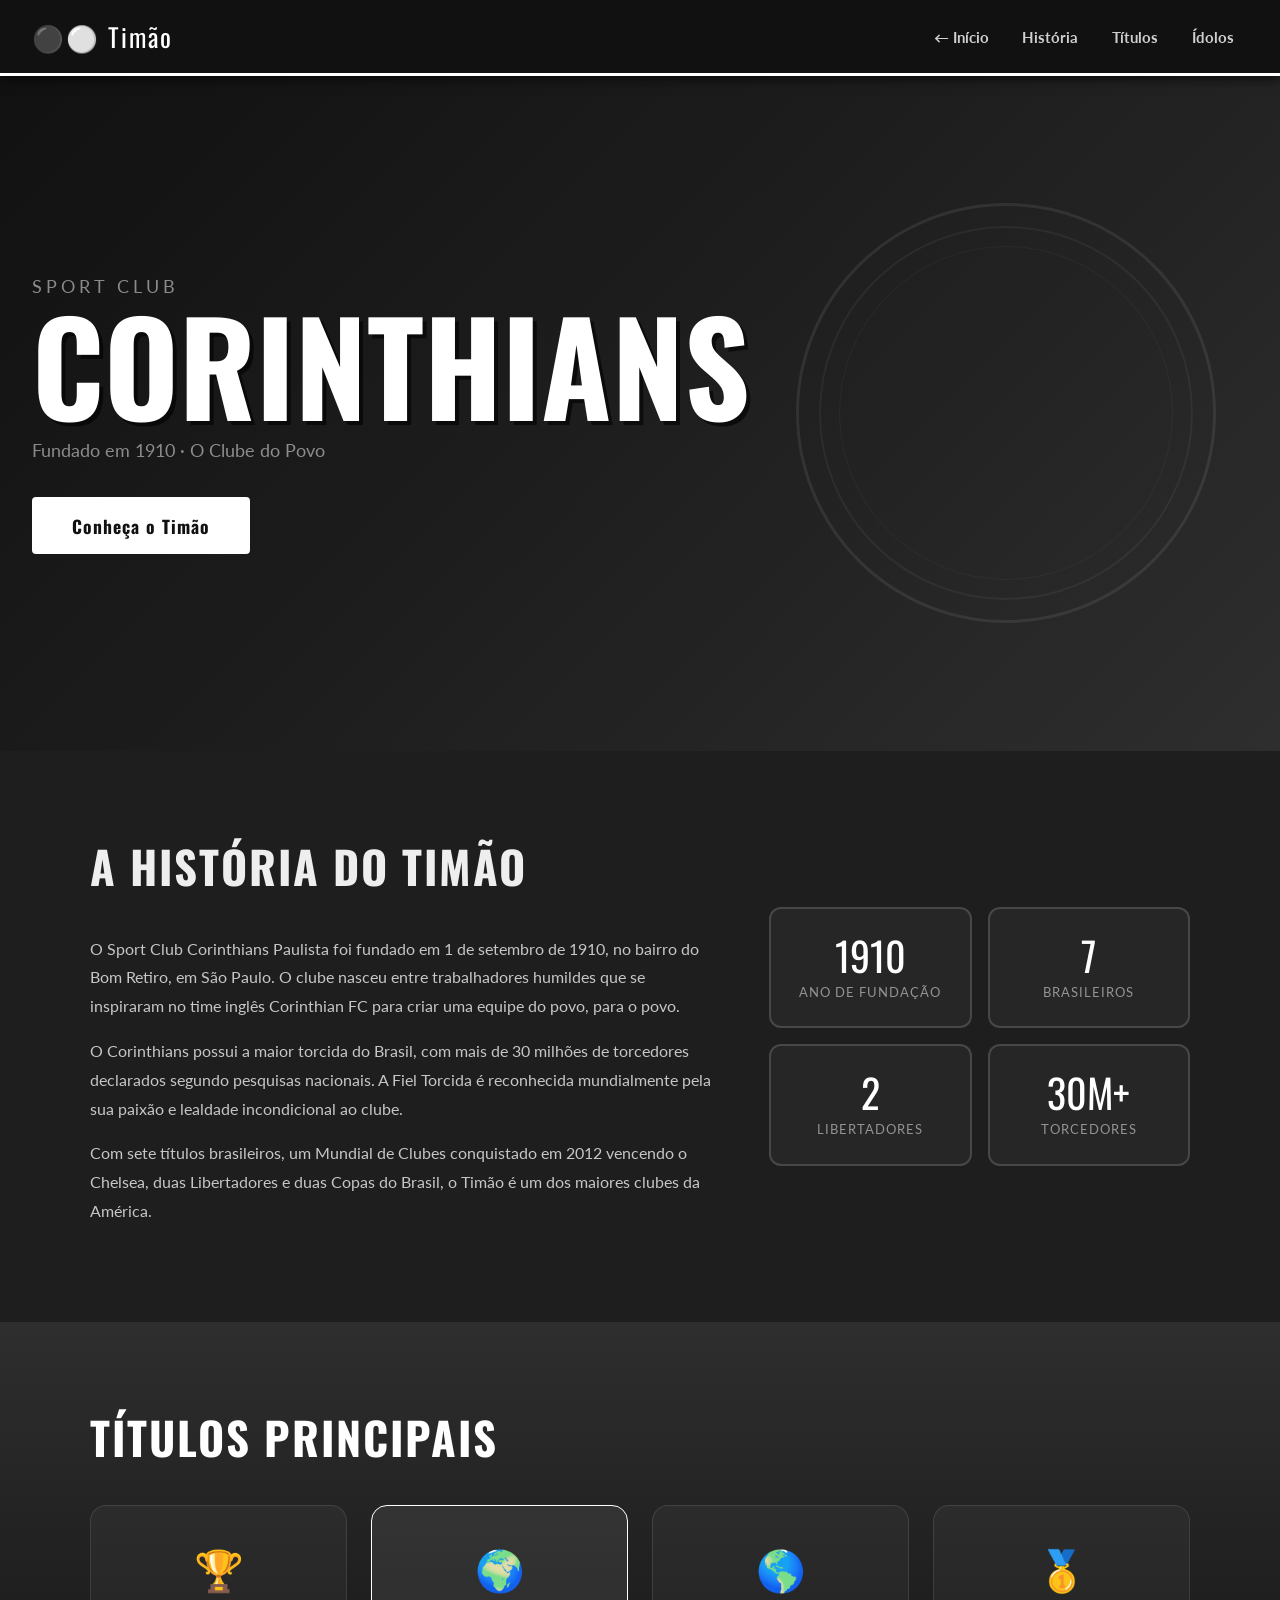
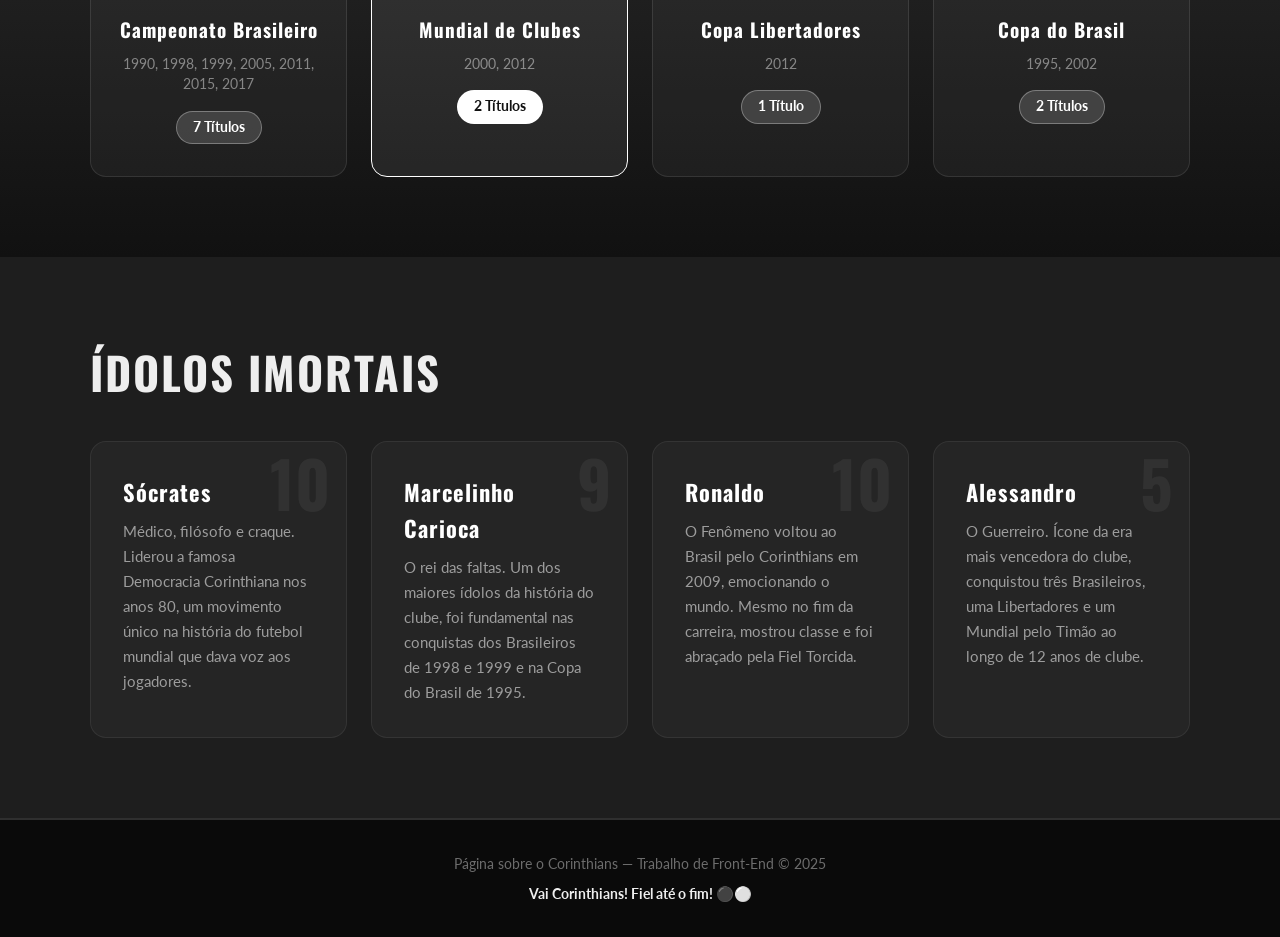
==== Corinthians.html @ 13384172 "Adição página Corinthians" ====
<!DOCTYPE html>
<html lang="pt-BR">
<head>
  <meta charset="UTF-8">
  <meta name="viewport" content="width=device-width, initial-scale=1.0">
  <title>Corinthians - O Timão</title>
  <link rel="preconnect" href="https://fonts.googleapis.com">
  <link rel="preconnect" href="https://fonts.gstatic.com" crossorigin>
  <link href="https://fonts.googleapis.com/css2?family=Oswald:wght@400;600;700&family=Lato:wght@400;700&display=swap" rel="stylesheet">
  <link rel="stylesheet" href="corinthians.css">
</head>
<body>

  <nav class="navbar">
    <div class="nav-logo">⚫⚪ Timão</div>
    <input type="checkbox" id="nav-toggle" class="nav-toggle">
    <label for="nav-toggle" class="nav-icon">&#9776;</label>
    <ul class="nav-links">
      <li><a href="index.html">← Início</a></li>
      <li><a href="#historia">História</a></li>
      <li><a href="#titulos">Títulos</a></li>
      <li><a href="#idolos">Ídolos</a></li>
    </ul>
  </nav>

  <header class="hero">
    <div class="hero-conteudo">
      <p class="hero-sub">Sport Club</p>
      <h1>Corinthians</h1>
      <p class="hero-desc">Fundado em 1910 · O Clube do Povo</p>
      <a href="#historia" class="btn-hero">Conheça o Timão</a>
    </div>
    <div class="hero-circulo"></div>
  </header>

  <main>

    <section id="historia" class="historia-secao">
      <div class="container">
        <div class="historia-grid">
          <div class="historia-texto">
            <h2 class="secao-titulo">A História do Timão</h2>
            <p>
              O Sport Club Corinthians Paulista foi fundado em 1 de setembro de 1910, no bairro do Bom
              Retiro, em São Paulo. O clube nasceu entre trabalhadores humildes que se inspiraram no
              time inglês Corinthian FC para criar uma equipe do povo, para o povo.
            </p>
            <p>
              O Corinthians possui a maior torcida do Brasil, com mais de 30 milhões de torcedores
              declarados segundo pesquisas nacionais. A Fiel Torcida é reconhecida mundialmente pela
              sua paixão e lealdade incondicional ao clube.
            </p>
            <p>
              Com sete títulos brasileiros, um Mundial de Clubes conquistado em 2012 vencendo o Chelsea,
              duas Libertadores e duas Copas do Brasil, o Timão é um dos maiores clubes da América.
            </p>
          </div>
          <div class="historia-destaque">
            <div class="destaque-box">
              <span class="destaque-numero">1910</span>
              <span class="destaque-label">Ano de Fundação</span>
            </div>
            <div class="destaque-box">
              <span class="destaque-numero">7</span>
              <span class="destaque-label">Brasileiros</span>
            </div>
            <div class="destaque-box">
              <span class="destaque-numero">2</span>
              <span class="destaque-label">Libertadores</span>
            </div>
            <div class="destaque-box">
              <span class="destaque-numero">30M+</span>
              <span class="destaque-label">Torcedores</span>
            </div>
          </div>
        </div>
      </div>
    </section>

    <section id="titulos" class="titulos-secao">
      <div class="container">
        <h2 class="secao-titulo claro">Títulos Principais</h2>
        <div class="titulos-grid">
          <div class="titulo-card">
            <div class="titulo-icone">🏆</div>
            <h3>Campeonato Brasileiro</h3>
            <p class="titulo-anos">1990, 1998, 1999, 2005, 2011, 2015, 2017</p>
            <span class="titulo-qtd">7 Títulos</span>
          </div>
          <div class="titulo-card destaque">
            <div class="titulo-icone">🌍</div>
            <h3>Mundial de Clubes</h3>
            <p class="titulo-anos">2000, 2012</p>
            <span class="titulo-qtd">2 Títulos</span>
          </div>
          <div class="titulo-card">
            <div class="titulo-icone">🌎</div>
            <h3>Copa Libertadores</h3>
            <p class="titulo-anos">2012</p>
            <span class="titulo-qtd">1 Título</span>
          </div>
          <div class="titulo-card">
            <div class="titulo-icone">🥇</div>
            <h3>Copa do Brasil</h3>
            <p class="titulo-anos">1995, 2002</p>
            <span class="titulo-qtd">2 Títulos</span>
          </div>
        </div>
      </div>
    </section>

    <section id="idolos" class="idolos-secao">
      <div class="container">
        <h2 class="secao-titulo">Ídolos Imortais</h2>
        <div class="idolos-grid">
          <article class="idolo-card">
            <div class="idolo-numero">10</div>
            <h3>Sócrates</h3>
            <p>Médico, filósofo e craque. Liderou a famosa Democracia Corinthiana nos anos 80, um movimento único na história do futebol mundial que dava voz aos jogadores.</p>
          </article>
          <article class="idolo-card">
            <div class="idolo-numero">9</div>
            <h3>Marcelinho Carioca</h3>
            <p>O rei das faltas. Um dos maiores ídolos da história do clube, foi fundamental nas conquistas dos Brasileiros de 1998 e 1999 e na Copa do Brasil de 1995.</p>
          </article>
          <article class="idolo-card">
            <div class="idolo-numero">10</div>
            <h3>Ronaldo</h3>
            <p>O Fenômeno voltou ao Brasil pelo Corinthians em 2009, emocionando o mundo. Mesmo no fim da carreira, mostrou classe e foi abraçado pela Fiel Torcida.</p>
          </article>
          <article class="idolo-card">
            <div class="idolo-numero">5</div>
            <h3>Alessandro</h3>
            <p>O Guerreiro. Ícone da era mais vencedora do clube, conquistou três Brasileiros, uma Libertadores e um Mundial pelo Timão ao longo de 12 anos de clube.</p>
          </article>
        </div>
      </div>
    </section>

  </main>

  <footer class="rodape">
    <p>Página sobre o Corinthians &mdash; Trabalho de Front-End &copy; 2025</p>
    <p class="rodape-sub">Vai Corinthians! Fiel até o fim! ⚫⚪</p>
  </footer>

</body>
</html>
---- corinthians.css ----
:root {
  --preto: #111111;
  --preto-medio: #1e1e1e;
  --preto-claro: #2e2e2e;
  --branco: #ffffff;
  --cinza: #aaaaaa;
  --cinza-claro: #eeeeee;
  --destaque: #e0e0e0;
}

* {
  margin: 0;
  padding: 0;
  box-sizing: border-box;
}

body {
  font-family: 'Lato', sans-serif;
  background-color: var(--preto);
  color: var(--branco);
  line-height: 1.6;
}

img {
  max-width: 100%;
  display: block;
}

.container {
  width: 90%;
  max-width: 1100px;
  margin: 0 auto;
}

/* NAVBAR */
.navbar {
  position: sticky;
  top: 0;
  z-index: 100;
  background-color: var(--preto);
  display: flex;
  align-items: center;
  justify-content: space-between;
  padding: 1rem 2rem;
  box-shadow: 0 2px 12px rgba(0,0,0,0.8);
  border-bottom: 3px solid var(--branco);
}

.nav-logo {
  font-family: 'Oswald', sans-serif;
  font-size: clamp(1.2rem, 3vw, 1.6rem);
  color: var(--branco);
  letter-spacing: 2px;
}

.nav-toggle {
  display: none;
}

.nav-icon {
  display: none;
  font-size: 1.8rem;
  color: var(--branco);
  cursor: pointer;
}

.nav-links {
  list-style: none;
  display: flex;
  gap: 0.3rem;
}

.nav-links a {
  color: rgba(255,255,255,0.8);
  text-decoration: none;
  padding: 0.5rem 0.9rem;
  border-radius: 6px;
  font-size: 0.95rem;
  font-weight: 700;
  transition: background 0.3s, color 0.3s;
}

.nav-links a:hover {
  background-color: var(--branco);
  color: var(--preto);
}

/* HERO */
.hero {
  position: relative;
  background: linear-gradient(135deg, var(--preto) 0%, var(--preto-medio) 50%, var(--preto-claro) 100%);
  min-height: 75vh;
  display: flex;
  align-items: center;
  padding: 5rem 2rem;
  overflow: hidden;
}

.hero-circulo {
  position: absolute;
  right: 5%;
  top: 50%;
  transform: translateY(-50%);
  width: clamp(200px, 35vw, 420px);
  height: clamp(200px, 35vw, 420px);
  border-radius: 50%;
  border: 3px solid rgba(255,255,255,0.08);
  animation: girCirculo 25s linear infinite;
}

.hero-circulo::before {
  content: '';
  position: absolute;
  inset: 20px;
  border-radius: 50%;
  border: 2px solid rgba(255,255,255,0.05);
}

.hero-circulo::after {
  content: '';
  position: absolute;
  inset: 40px;
  border-radius: 50%;
  border: 1px solid rgba(255,255,255,0.04);
}

@keyframes girCirculo {
  from { transform: translateY(-50%) rotate(0deg); }
  to { transform: translateY(-50%) rotate(360deg); }
}

.hero-conteudo {
  position: relative;
  z-index: 2;
  animation: entradaHero 0.9s ease both;
}

@keyframes entradaHero {
  from { opacity: 0; transform: translateX(-40px); }
  to { opacity: 1; transform: translateX(0); }
}

.hero-sub {
  font-size: clamp(0.9rem, 2vw, 1.1rem);
  text-transform: uppercase;
  letter-spacing: 4px;
  color: rgba(255,255,255,0.5);
  margin-bottom: 0.3rem;
}

.hero h1 {
  font-family: 'Oswald', sans-serif;
  font-size: clamp(3rem, 10vw, 9rem);
  line-height: 0.9;
  color: var(--branco);
  text-transform: uppercase;
  text-shadow: 4px 4px 0px rgba(0,0,0,0.6);
}

.hero-desc {
  font-size: clamp(0.9rem, 2vw, 1.1rem);
  color: rgba(255,255,255,0.5);
  margin: 1rem 0 2rem;
}

.btn-hero {
  display: inline-block;
  background-color: var(--branco);
  color: var(--preto);
  font-weight: 700;
  font-family: 'Oswald', sans-serif;
  font-size: 1.1rem;
  letter-spacing: 1px;
  padding: 0.9rem 2.5rem;
  border-radius: 4px;
  text-decoration: none;
  transition: background 0.3s, color 0.3s, transform 0.3s;
}

.btn-hero:hover {
  background-color: var(--cinza);
  color: var(--preto);
  transform: translateY(-3px);
}

/* SEÇÃO TÍTULO */
.secao-titulo {
  font-family: 'Oswald', sans-serif;
  font-size: clamp(1.8rem, 4vw, 2.8rem);
  letter-spacing: 2px;
  margin-bottom: 2rem;
  color: var(--cinza-claro);
  text-transform: uppercase;
}

.secao-titulo.claro {
  color: var(--branco);
}

/* HISTÓRIA */
.historia-secao {
  padding: 5rem 0;
  background-color: var(--preto-medio);
}

.historia-grid {
  display: grid;
  grid-template-columns: 1.5fr 1fr;
  gap: 3rem;
  align-items: center;
}

.historia-texto p {
  margin-bottom: 1rem;
  color: rgba(255,255,255,0.75);
  font-size: 1rem;
  line-height: 1.8;
}

.historia-destaque {
  display: grid;
  grid-template-columns: 1fr 1fr;
  gap: 1rem;
}

.destaque-box {
  background: rgba(255,255,255,0.04);
  border: 2px solid rgba(255,255,255,0.15);
  border-radius: 12px;
  padding: 1.5rem 1rem;
  text-align: center;
  transition: transform 0.3s, border-color 0.3s;
}

.destaque-box:hover {
  transform: scale(1.05);
  border-color: var(--branco);
}

.destaque-numero {
  display: block;
  font-family: 'Oswald', sans-serif;
  font-size: clamp(1.8rem, 4vw, 2.5rem);
  color: var(--branco);
  line-height: 1.1;
}

.destaque-label {
  display: block;
  font-size: 0.8rem;
  color: rgba(255,255,255,0.5);
  margin-top: 0.3rem;
  text-transform: uppercase;
  letter-spacing: 1px;
}

/* TÍTULOS */
.titulos-secao {
  padding: 5rem 0;
  background: linear-gradient(180deg, var(--preto-claro), var(--preto));
}

.titulos-grid {
  display: grid;
  grid-template-columns: repeat(auto-fit, minmax(230px, 1fr));
  gap: 1.5rem;
}

.titulo-card {
  background: rgba(255,255,255,0.04);
  border: 1px solid rgba(255,255,255,0.1);
  border-radius: 16px;
  padding: 2rem 1.5rem;
  text-align: center;
  transition: transform 0.3s, background 0.3s;
}

.titulo-card:hover {
  transform: translateY(-6px);
  background: rgba(255,255,255,0.08);
}

.titulo-card.destaque {
  border-color: var(--branco);
  background: rgba(255,255,255,0.07);
}

.titulo-icone {
  font-size: 2.5rem;
  margin-bottom: 0.8rem;
}

.titulo-card h3 {
  font-family: 'Oswald', sans-serif;
  font-size: 1.2rem;
  letter-spacing: 1px;
  margin-bottom: 0.5rem;
  color: var(--branco);
}

.titulo-anos {
  font-size: 0.85rem;
  color: rgba(255,255,255,0.45);
  margin-bottom: 1rem;
  line-height: 1.5;
}

.titulo-qtd {
  display: inline-block;
  background-color: rgba(255,255,255,0.15);
  color: white;
  font-weight: 700;
  font-size: 0.85rem;
  padding: 0.3rem 1rem;
  border-radius: 50px;
  border: 1px solid rgba(255,255,255,0.3);
}

.titulo-card.destaque .titulo-qtd {
  background-color: var(--branco);
  color: var(--preto);
}

/* ÍDOLOS */
.idolos-secao {
  padding: 5rem 0;
  background-color: var(--preto-medio);
}

.idolos-grid {
  display: grid;
  grid-template-columns: repeat(auto-fit, minmax(240px, 1fr));
  gap: 1.5rem;
}

.idolo-card {
  background: rgba(255,255,255,0.03);
  border-radius: 16px;
  padding: 2rem;
  position: relative;
  overflow: hidden;
  border: 1px solid rgba(255,255,255,0.07);
  transition: transform 0.3s;
}

.idolo-card::before {
  content: '';
  position: absolute;
  top: 0;
  left: 0;
  width: 100%;
  height: 4px;
  background: linear-gradient(90deg, var(--branco), var(--cinza));
  transform: scaleX(0);
  transform-origin: left;
  transition: transform 0.4s ease;
}

.idolo-card:hover {
  transform: translateY(-6px);
}

.idolo-card:hover::before {
  transform: scaleX(1);
}

.idolo-numero {
  font-family: 'Oswald', sans-serif;
  font-size: 4rem;
  color: rgba(255,255,255,0.06);
  position: absolute;
  top: 0.5rem;
  right: 1rem;
  line-height: 1;
  font-weight: 700;
}

.idolo-card h3 {
  font-family: 'Oswald', sans-serif;
  font-size: 1.4rem;
  letter-spacing: 1px;
  margin-bottom: 0.6rem;
  color: var(--branco);
}

.idolo-card p {
  font-size: 0.92rem;
  color: rgba(255,255,255,0.55);
  line-height: 1.7;
}

/* RODAPÉ */
.rodape {
  background-color: #0a0a0a;
  color: rgba(255,255,255,0.4);
  text-align: center;
  padding: 2rem;
  font-size: 0.9rem;
  border-top: 2px solid rgba(255,255,255,0.15);
}

.rodape-sub {
  color: var(--cinza-claro);
  margin-top: 0.4rem;
  font-weight: 700;
}

/* MEDIA QUERIES */

@media (max-width: 900px) {
  .historia-grid {
    grid-template-columns: 1fr;
  }

  .historia-destaque {
    grid-template-columns: repeat(4, 1fr);
  }

  .hero-circulo {
    display: none;
  }
}

@media (max-width: 768px) {
  .nav-icon {
    display: block;
  }

  .nav-links {
    display: none;
    flex-direction: column;
    position: absolute;
    top: 100%;
    left: 0;
    right: 0;
    background-color: var(--preto);
    padding: 1rem 2rem;
    gap: 0.3rem;
    box-shadow: 0 8px 20px rgba(0,0,0,0.8);
  }

  .nav-toggle:checked ~ .nav-links {
    display: flex;
  }

  .navbar {
    position: relative;
    flex-wrap: wrap;
  }

  .historia-destaque {
    grid-template-columns: repeat(2, 1fr);
  }
}

@media (max-width: 480px) {
  .historia-destaque {
    grid-template-columns: 1fr 1fr;
  }

  .hero {
    min-height: 55vh;
    padding: 3rem 1.5rem;
  }

  .titulos-grid,
  .idolos-grid {
    grid-template-columns: 1fr;
  }
}
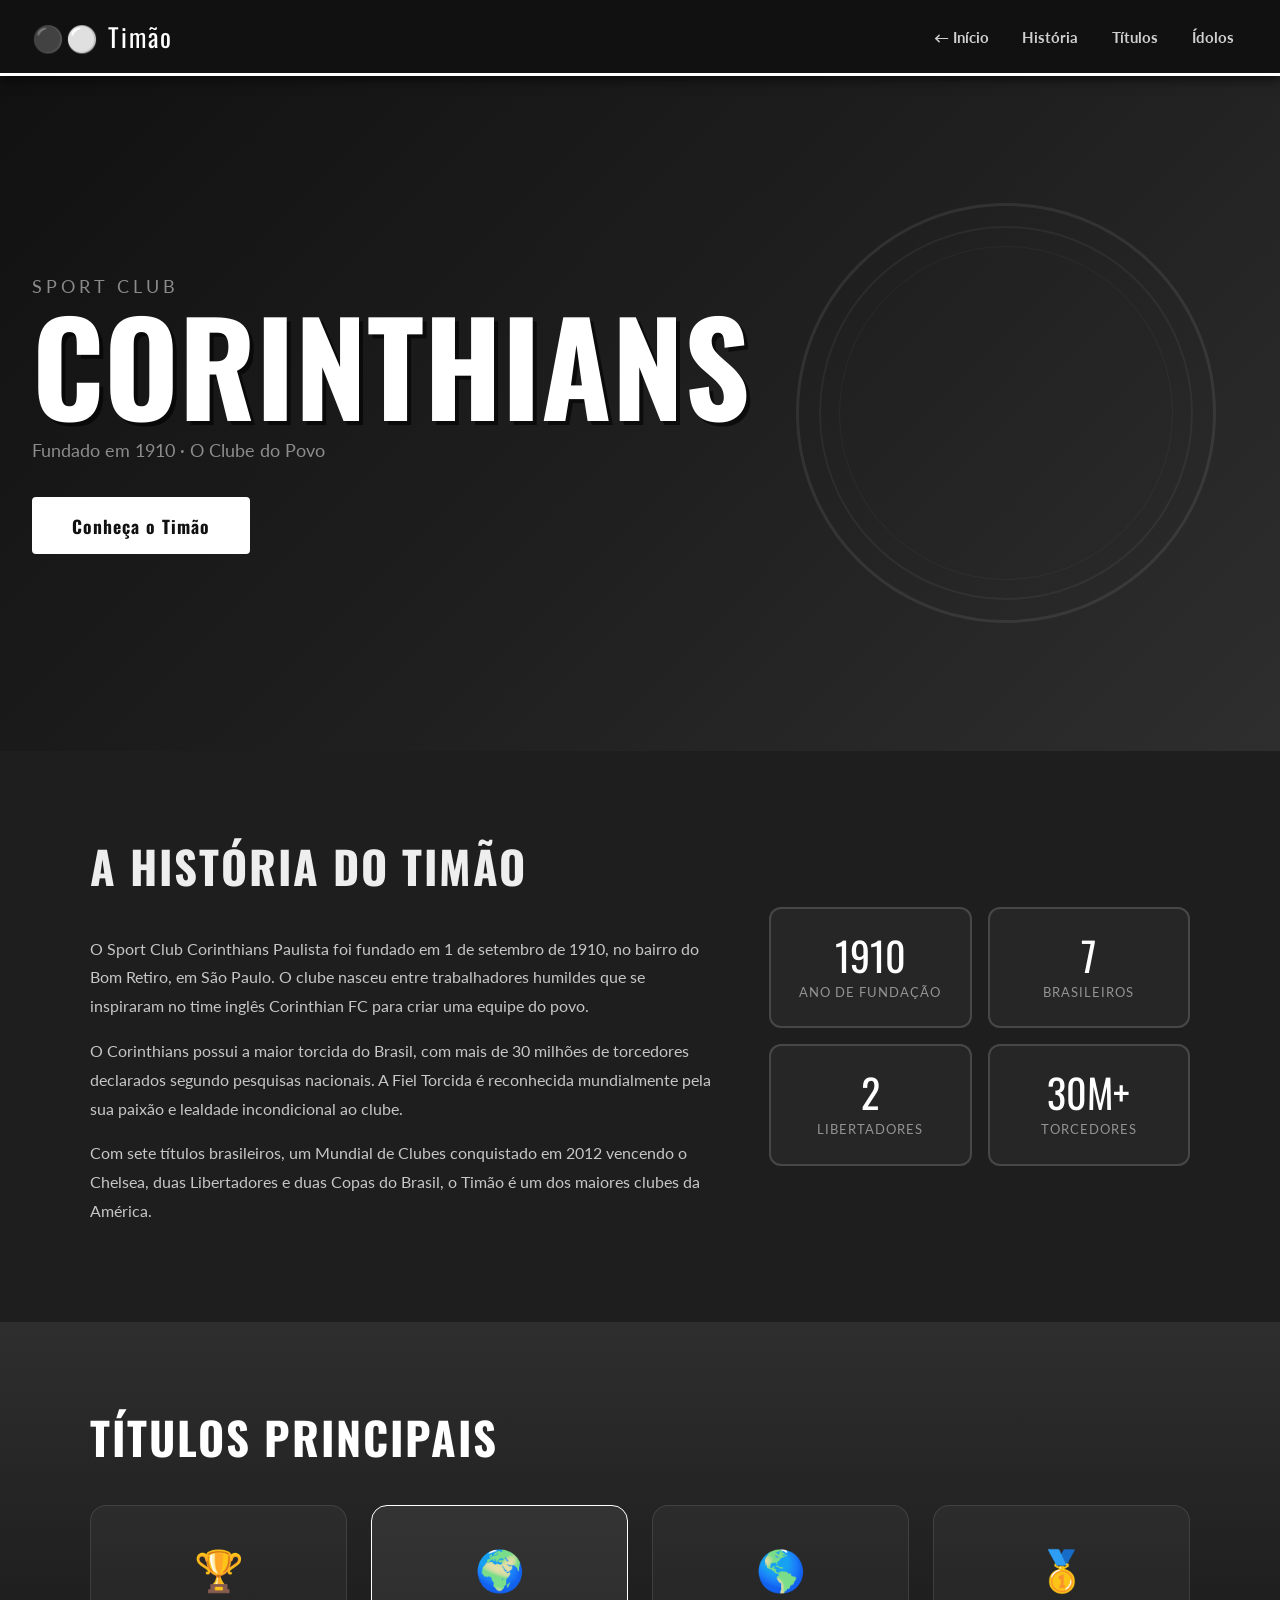
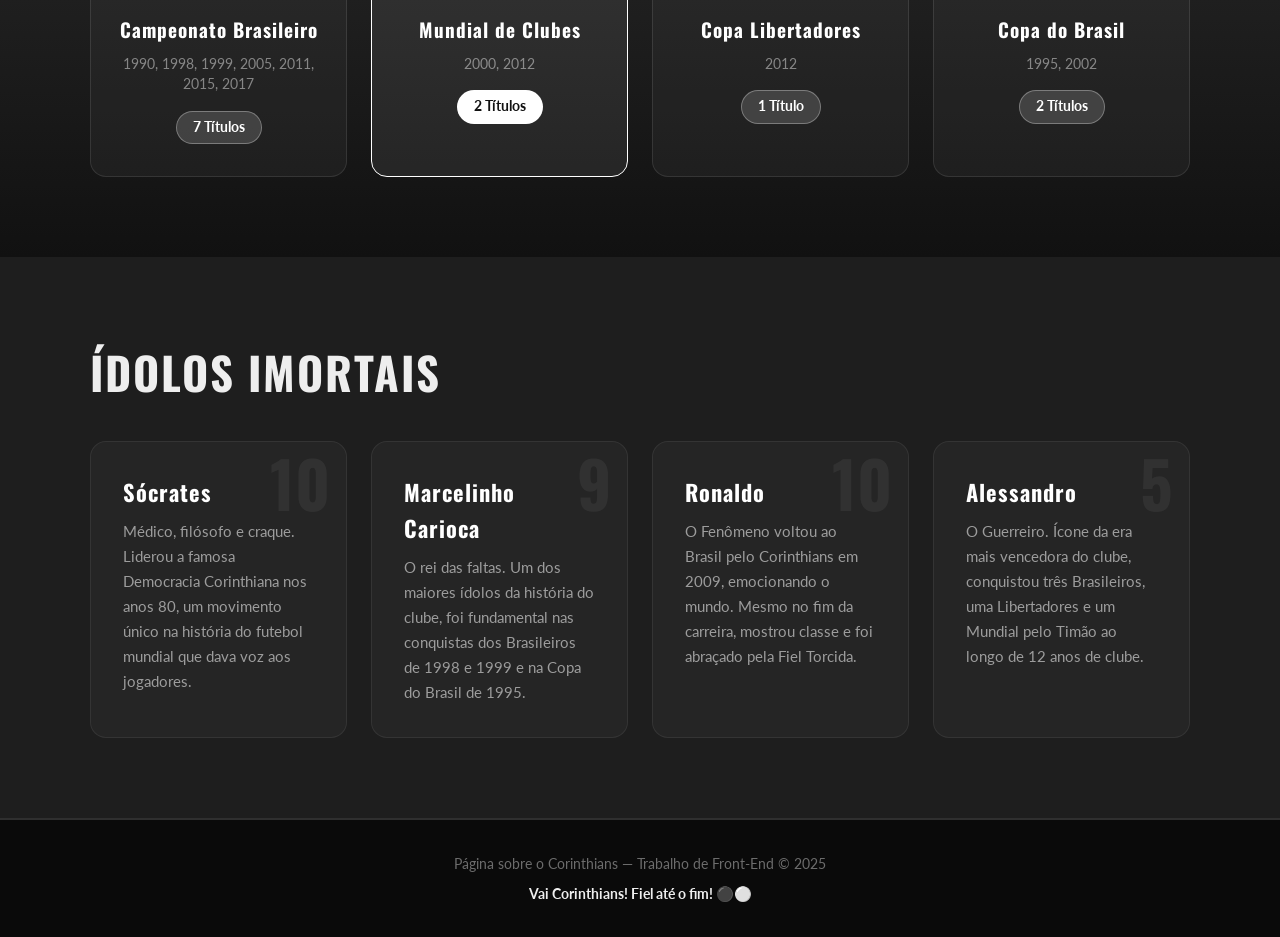
==== commit 20ef2c13: "Adicionando história do time" ====
--- a/Corinthians.html
+++ b/Corinthians.html
@@ -43,7 +43,7 @@
             <p>
               O Sport Club Corinthians Paulista foi fundado em 1 de setembro de 1910, no bairro do Bom
               Retiro, em São Paulo. O clube nasceu entre trabalhadores humildes que se inspiraram no
-              time inglês Corinthian FC para criar uma equipe do povo, para o povo.
+              time inglês Corinthian FC para criar uma equipe do povo.
             </p>
             <p>
               O Corinthians possui a maior torcida do Brasil, com mais de 30 milhões de torcedores
@@ -145,4 +145,4 @@
   </footer>
 
 </body>
-</html>+</html>
